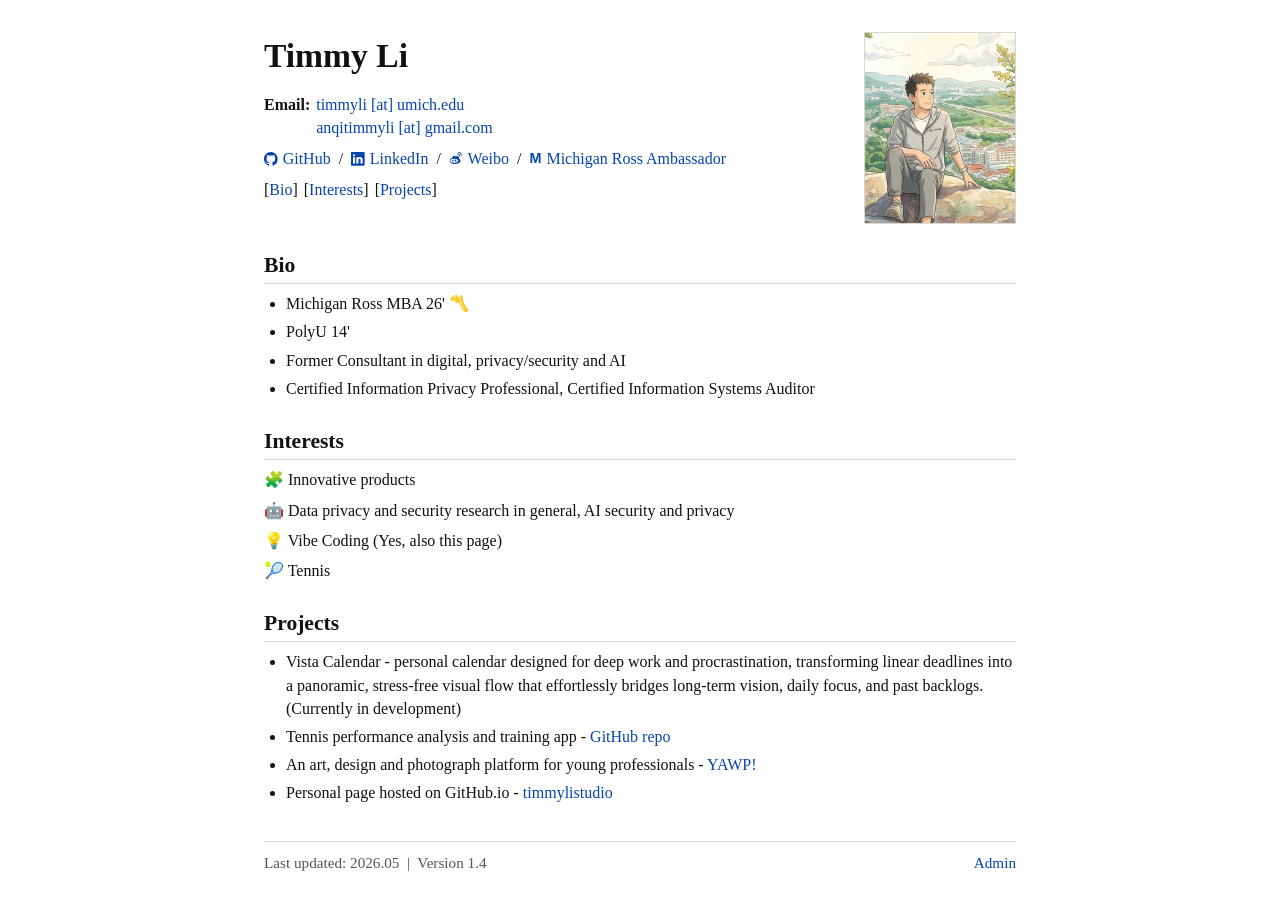
==== index.html @ 9e91a0fb "Improve homepage speed and dedupe analytics visits Reduce first-load image weight with a smaller dis" ====
<!doctype html>
<html lang="en">
  <head>
    <meta charset="utf-8">
    <meta name="viewport" content="width=device-width, initial-scale=1">
    <title>Timmy Li (Anqi Li) | Michigan Ross MBA, Privacy and AI Security</title>
    <meta name="description" content="Timmy Li (Anqi Li) is a Michigan Ross MBA candidate and former consultant in digital, privacy and security, and AI. CIPP and CISA certified. Projects, writing, and contact.">
    <meta name="author" content="Timmy Li">
    <meta name="keywords" content="Timmy Li, Anqi Li, Timmy Anqi Li, Michigan Ross, MBA, privacy, AI security, CIPP, CISA, personal homepage">
    <meta name="robots" content="index, follow, max-image-preview:large">
    <meta name="google-site-verification" content="pJma_lwihsyV2hX1OdACEIGpM4Vq1Rtftnj2OVE0ntE">
    <link rel="canonical" href="https://timmylistudio.github.io/">
    <link rel="icon" href="data:image/svg+xml;utf8,<svg xmlns='http://www.w3.org/2000/svg' viewBox='0 0 16 16'><text x='0' y='14' font-size='14'>T</text></svg>">

    <meta property="og:type" content="profile">
    <meta property="og:site_name" content="Timmy Li">
    <meta property="og:title" content="Timmy Li (Anqi Li) | Michigan Ross MBA, Privacy and AI Security">
    <meta property="og:description" content="Personal homepage of Timmy Li (Anqi Li): Michigan Ross MBA candidate, former consultant in digital, privacy and security, and AI. CIPP and CISA certified.">
    <meta property="og:url" content="https://timmylistudio.github.io/">
    <meta property="og:image" content="https://timmylistudio.github.io/assets/uploads/profile-1779111771294.jpg">
    <meta property="og:image:alt" content="Portrait of Timmy Li (Anqi Li)">
    <meta property="profile:first_name" content="Timmy">
    <meta property="profile:last_name" content="Li">

    <meta name="twitter:card" content="summary_large_image">
    <meta name="twitter:title" content="Timmy Li (Anqi Li) | Michigan Ross MBA, Privacy and AI Security">
    <meta name="twitter:description" content="Personal homepage of Timmy Li (Anqi Li): Michigan Ross MBA candidate, former consultant in digital, privacy and security, and AI.">
    <meta name="twitter:image" content="https://timmylistudio.github.io/assets/uploads/profile-1779111771294.jpg">
    <meta name="twitter:image:alt" content="Portrait of Timmy Li (Anqi Li)">

    <link rel="preload" as="image" href="assets/uploads/profile-timmy-li-380.jpg">
    <link rel="stylesheet" href="styles.css?v=20260530-speed">

    <script type="application/ld+json">
    {
      "@context": "https://schema.org",
      "@type": "Person",
      "name": "Timmy Li",
      "alternateName": ["Anqi Li", "Timmy Anqi Li", "Anqi Timmy Li"],
      "givenName": "Anqi",
      "additionalName": "Timmy",
      "familyName": "Li",
      "description": "Michigan Ross MBA candidate and former consultant in digital, privacy and security, and AI. CIPP and CISA certified.",
      "url": "https://timmylistudio.github.io/",
      "image": "https://timmylistudio.github.io/assets/uploads/profile-1779111771294.jpg",
      "email": "mailto:timmyli@umich.edu",
      "jobTitle": "MBA Candidate",
      "alumniOf": [
        {
          "@type": "CollegeOrUniversity",
          "name": "University of Michigan, Stephen M. Ross School of Business",
          "url": "https://michiganross.umich.edu/"
        },
        {
          "@type": "CollegeOrUniversity",
          "name": "The Hong Kong Polytechnic University",
          "url": "https://www.polyu.edu.hk/"
        }
      ],
      "hasCredential": [
        {
          "@type": "EducationalOccupationalCredential",
          "name": "Certified Information Privacy Professional (CIPP)"
        },
        {
          "@type": "EducationalOccupationalCredential",
          "name": "Certified Information Systems Auditor (CISA)"
        }
      ],
      "knowsAbout": [
        "Data privacy",
        "Information security",
        "AI security and privacy",
        "Product innovation",
        "Digital consulting"
      ],
      "sameAs": [
        "https://github.com/timmylistudio",
        "https://www.linkedin.com/in/anqitimmyli/",
        "https://weibo.com/u/1294673304",
        "https://michiganross.umich.edu/ambassadors/anqi-timmy-li"
      ]
    }
    </script>
    <script type="application/ld+json">
    {
      "@context": "https://schema.org",
      "@type": "WebSite",
      "name": "Timmy Li",
      "alternateName": "Anqi Li",
      "url": "https://timmylistudio.github.io/",
      "author": {
        "@type": "Person",
        "name": "Timmy Li"
      }
    }
    </script>
  </head>
  <body>
    <main class="page">
      <header class="profile-header">
        <div>
          <h1 data-field="name">Timmy Li (Anqi Li)</h1>
          <p class="email-line"><span class="email-label">Email:</span><span class="email-list" data-field="email"><span class="email-item">timmyli [at] umich.edu</span><span class="email-item">anqitimmyli [at] gmail.com</span></span></p>
          <p class="link-line" data-field="links">
            <a class="social-link" href="https://github.com/timmylistudio" target="_blank" rel="noopener noreferrer"><svg class="link-icon icon-github" viewBox="0 0 16 16" aria-hidden="true"><path d="M8 0C3.58 0 0 3.67 0 8.2c0 3.63 2.29 6.7 5.47 7.79.4.08.55-.18.55-.39 0-.19-.01-.84-.01-1.53-2.01.38-2.53-.5-2.69-.96-.09-.24-.48-.96-.82-1.15-.28-.16-.68-.55-.01-.56.63-.01 1.08.59 1.23.84.72 1.24 1.87.89 2.33.68.07-.53.28-.89.51-1.09-1.78-.21-3.64-.91-3.64-4.03 0-.89.31-1.62.82-2.19-.08-.21-.36-1.04.08-2.16 0 0 .67-.22 2.2.84A7.38 7.38 0 0 1 8 4.01c.68 0 1.36.09 2 .28 1.53-1.06 2.2-.84 2.2-.84.44 1.12.16 1.95.08 2.16.51.57.82 1.3.82 2.19 0 3.13-1.87 3.82-3.65 4.03.29.26.54.75.54 1.52 0 1.09-.01 1.97-.01 2.24 0 .21.15.47.55.39A8.15 8.15 0 0 0 16 8.2C16 3.67 12.42 0 8 0Z"></path></svg><span>GitHub</span></a>
            <span class="link-separator">/</span>
            <a class="social-link" href="https://www.linkedin.com/in/anqitimmyli/" target="_blank" rel="noopener noreferrer"><svg class="link-icon icon-linkedin" viewBox="0 0 16 16" aria-hidden="true"><path d="M1.15 0h13.7C15.49 0 16 .51 16 1.15v13.7c0 .64-.51 1.15-1.15 1.15H1.15C.51 16 0 15.49 0 14.85V1.15C0 .51.51 0 1.15 0Zm3.63 13.39V6.16H2.38v7.23h2.4ZM3.58 5.17c.84 0 1.36-.56 1.36-1.25-.02-.71-.52-1.25-1.34-1.25-.82 0-1.36.54-1.36 1.25 0 .69.52 1.25 1.32 1.25h.02Zm10.03 8.22V9.24c0-2.22-1.18-3.25-2.76-3.25-1.27 0-1.84.7-2.16 1.2V6.16H6.29c.03.68 0 7.23 0 7.23h2.4V9.35c0-.22.02-.43.08-.59.17-.43.56-.88 1.21-.88.85 0 1.19.65 1.19 1.6v3.91h2.44Z"></path></svg><span>LinkedIn</span></a>
            <span class="link-separator">/</span>
            <a class="social-link" href="https://weibo.com/u/1294673304" target="_blank" rel="noopener noreferrer"><svg class="link-icon icon-weibo" viewBox="0 0 16 16" aria-hidden="true"><path d="M6.24 13.98C3.19 13.98.8 12.45.8 10.34c0-1.41 1.08-2.63 2.66-3.23.47-.18.54-.3.55-.67.03-1.18.82-2.07 1.92-2.07.54 0 1.05.2 1.45.54.31.27.45.27.81.11.38-.17.79-.26 1.21-.26 1.45 0 2.57 1.05 2.57 2.41 0 .3-.05.59-.16.86 1.06.55 1.69 1.36 1.69 2.31 0 2.11-2.37 3.64-7.26 3.64Zm-.08-1.44c2.67 0 4.63-.98 4.63-2.36 0-1.39-1.96-2.37-4.63-2.37-2.66 0-4.62.98-4.62 2.37 0 1.38 1.96 2.36 4.62 2.36Zm-1.58-1.27a.92.92 0 1 1 0-1.84.92.92 0 0 1 0 1.84Zm3.01-.28a1.16 1.16 0 1 1 0-2.32 1.16 1.16 0 0 1 0 2.32Zm5.1-5.64a.55.55 0 0 1-.53-.43 2.8 2.8 0 0 0-2.16-2.14.55.55 0 0 1 .24-1.07 3.9 3.9 0 0 1 3 2.98.55.55 0 0 1-.55.66Zm1.9-1.05a.55.55 0 0 1-.53-.43A4.8 4.8 0 0 0 10.4.31a.55.55 0 1 1 .23-1.07 5.9 5.9 0 0 1 4.49 4.39.55.55 0 0 1-.53.67Z"></path></svg><span>Weibo</span></a>
            <span class="link-separator">/</span>
            <a class="social-link" href="https://michiganross.umich.edu/ambassadors/anqi-timmy-li" target="_blank" rel="noopener noreferrer"><span class="link-icon icon-michigan" aria-hidden="true">M</span><span>Michigan Ross Ambassador</span></a>
          </p>
          <p class="section-nav" data-field="nav">
            [<a href="#bio">Bio</a>]
            [<a href="#interests">Interests</a>]
            [<a href="#projects">Projects</a>]
          </p>
        </div>
        <img class="profile-photo" data-field="photo" src="assets/uploads/profile-timmy-li-380.jpg" width="150" height="190" decoding="async" fetchpriority="high" alt="Portrait of Timmy Li (Anqi Li)">
      </header>

      <div data-field="sections">
        <section id="bio">
          <h2>Bio</h2>
          <ul>
            <li>Michigan Ross MBA 26'</li>
            <li>PolyU 14'</li>
            <li>Former Consultant in digital, privacy/security and AI</li>
            <li>Certified Information Privacy Professional, Certified Information Systems Auditor</li>
          </ul>
        </section>

        <section id="interests">
          <h2>Interests</h2>
          <p>Innovative products</p>
          <p>Data privacy and security research in general, AI security and privacy</p>
          <p>Vibe Coding (Yes, also this page)</p>
          <p>Tennis</p>
        </section>

        <section id="projects">
          <h2>Projects</h2>
          <ul>
            <li>Vista Calendar - personal calendar designed for deep work and procrastination, transforming linear deadlines into a panoramic, stress-free visual flow that effortlessly bridges long-term vision, daily focus, and past backlogs. (Currently in development)</li>
            <li>Tennis performance analysis and training app - <a href="https://github.com/timmylistudio/Tennis-Coach-Pro" target="_blank" rel="noopener noreferrer">GitHub repo</a></li>
            <li>An art, design and photograph platform for young professionals - <a href="https://www.linkedin.com/company/yawp-/" target="_blank" rel="noopener noreferrer">YAWP!</a></li>
            <li>Personal page hosted on GitHub.io - <a href="https://github.com/timmylistudio/timmylistudio.github.io" target="_blank" rel="noopener noreferrer">timmylistudio</a></li>
          </ul>
        </section>
      </div>

      <footer data-field="footer">
        <span>Last updated: 2026.05 &nbsp;|&nbsp; Version 1.4</span>
        <a class="admin-link" href="admin/" target="_blank" rel="noopener noreferrer" aria-label="Open admin editor">Admin</a>
      </footer>
    </main>
    <script src="script.js?v=20260530-analytics-session"></script>
  </body>
</html>
---- styles.css ----
html {
  background: #fff;
  color: #111;
  font-size: 16px;
}

body {
  margin: 0;
  font-family: Georgia, "Times New Roman", Times, serif;
  line-height: 1.45;
}

.page {
  box-sizing: border-box;
  max-width: 800px;
  margin: 0 auto;
  padding: 32px 24px 28px;
}

h1 {
  margin: 0 0 12px;
  font-size: 2.1rem;
  font-weight: 700;
}

h2 {
  margin: 26px 0 8px;
  padding-bottom: 2px;
  border-bottom: 1px solid #d8d8d8;
  font-size: 1.35rem;
}

p {
  margin: 7px 0;
}

.email-line {
  display: grid;
  grid-template-columns: max-content minmax(0, 1fr);
  column-gap: 6px;
  align-items: start;
}

.email-label {
  color: #111;
  font-weight: 700;
}

.email-list {
  display: grid;
  min-width: 0;
  color: #0645ad;
}

.email-item {
  display: block;
  overflow-wrap: anywhere;
}

ul {
  margin: 8px 0 0 22px;
  padding: 0;
}

li {
  margin: 5px 0;
}

a {
  color: #0645ad;
  text-decoration: none;
}

a:hover {
  text-decoration: underline;
}

.profile-header {
  display: flex;
  align-items: flex-start;
  justify-content: space-between;
  gap: 24px;
  margin-bottom: 20px;
}

.profile-photo {
  width: 150px;
  height: 190px;
  object-fit: cover;
  border: 1px solid #d8d8d8;
}

.profile-header .email-line,
.profile-header .link-line,
.profile-header .section-nav {
  margin: 8px 0;
  line-height: 1.45;
}

.link-line {
  display: flex;
  flex-wrap: wrap;
  align-items: center;
  column-gap: 8px;
  row-gap: 4px;
  word-spacing: 0;
}

.social-link {
  display: inline-flex;
  align-items: center;
  gap: 5px;
}

.link-icon {
  display: inline-flex;
  width: 0.95em;
  height: 0.95em;
  align-items: center;
  justify-content: center;
  flex: 0 0 auto;
  color: currentColor;
  fill: currentColor;
  font-family: Arial, Helvetica, sans-serif;
  font-size: 0.9em;
  font-weight: 800;
  letter-spacing: 0;
  line-height: 1;
}

.icon-michigan {
  width: auto;
  font-size: 0.9em;
  font-weight: 900;
}

.link-separator {
  color: #111;
}

.section-nav {
  word-spacing: 2px;
}

footer {
  display: flex;
  align-items: center;
  justify-content: space-between;
  gap: 18px;
  margin-top: 36px;
  padding-top: 10px;
  border-top: 1px solid #d8d8d8;
  color: #555;
  font-size: 0.95rem;
}

.admin-link {
  color: #0645ad;
  white-space: nowrap;
}

@media (max-width: 640px) {
  .page {
    padding: 22px 16px;
  }

  h1 {
    font-size: 1.75rem;
  }

  h2 {
    font-size: 1.2rem;
  }

  footer {
    align-items: flex-start;
    flex-direction: column;
  }

  .admin-link {
    align-self: flex-end;
  }

  .profile-header {
    flex-direction: column;
  }

  .profile-photo {
    width: 128px;
    height: 160px;
  }
}
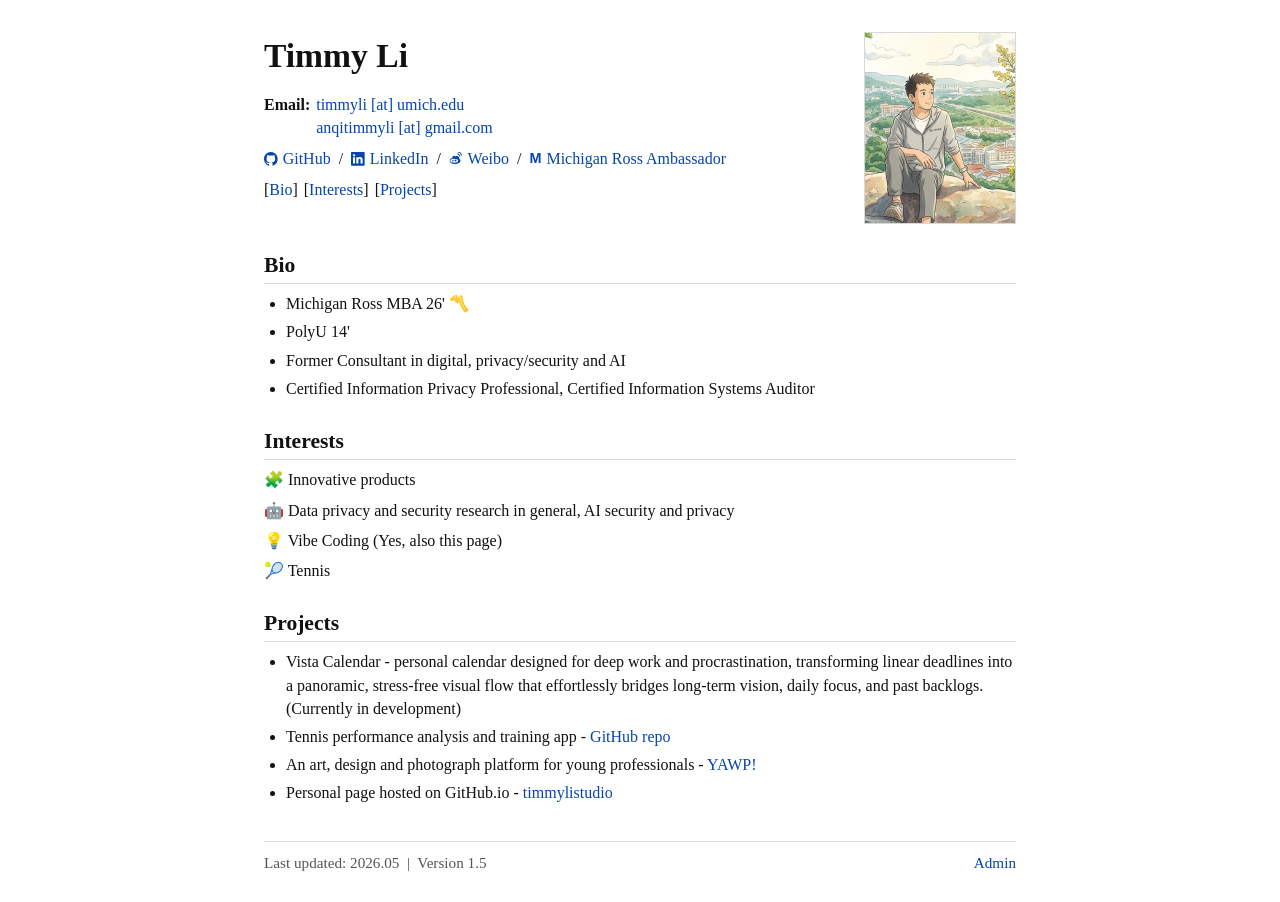
==== commit 6d053762: "Sync index.html when admin publishes homepage content Publish now updates both content.json and inde" ====
--- a/index.html
+++ b/index.html
@@ -3,10 +3,10 @@
   <head>
     <meta charset="utf-8">
     <meta name="viewport" content="width=device-width, initial-scale=1">
-    <title>Timmy Li (Anqi Li) | Michigan Ross MBA, Privacy and AI Security</title>
-    <meta name="description" content="Timmy Li (Anqi Li) is a Michigan Ross MBA candidate and former consultant in digital, privacy and security, and AI. CIPP and CISA certified. Projects, writing, and contact.">
+    <title>Timmy Li</title>
+    <meta name="description" content="Timmy Li's personal homepage.">
     <meta name="author" content="Timmy Li">
-    <meta name="keywords" content="Timmy Li, Anqi Li, Timmy Anqi Li, Michigan Ross, MBA, privacy, AI security, CIPP, CISA, personal homepage">
+    <meta name="keywords" content="Timmy Li, personal homepage">
     <meta name="robots" content="index, follow, max-image-preview:large">
     <meta name="google-site-verification" content="pJma_lwihsyV2hX1OdACEIGpM4Vq1Rtftnj2OVE0ntE">
     <link rel="canonical" href="https://timmylistudio.github.io/">
@@ -14,19 +14,19 @@
 
     <meta property="og:type" content="profile">
     <meta property="og:site_name" content="Timmy Li">
-    <meta property="og:title" content="Timmy Li (Anqi Li) | Michigan Ross MBA, Privacy and AI Security">
-    <meta property="og:description" content="Personal homepage of Timmy Li (Anqi Li): Michigan Ross MBA candidate, former consultant in digital, privacy and security, and AI. CIPP and CISA certified.">
+    <meta property="og:title" content="Timmy Li">
+    <meta property="og:description" content="Timmy Li's personal homepage.">
     <meta property="og:url" content="https://timmylistudio.github.io/">
-    <meta property="og:image" content="https://timmylistudio.github.io/assets/uploads/profile-1779111771294.jpg">
-    <meta property="og:image:alt" content="Portrait of Timmy Li (Anqi Li)">
+    <meta property="og:image" content="https://timmylistudio.github.io/assets/uploads/profile-timmy-li-380.jpg">
+    <meta property="og:image:alt" content="Timmy Li">
     <meta property="profile:first_name" content="Timmy">
     <meta property="profile:last_name" content="Li">
 
     <meta name="twitter:card" content="summary_large_image">
-    <meta name="twitter:title" content="Timmy Li (Anqi Li) | Michigan Ross MBA, Privacy and AI Security">
-    <meta name="twitter:description" content="Personal homepage of Timmy Li (Anqi Li): Michigan Ross MBA candidate, former consultant in digital, privacy and security, and AI.">
-    <meta name="twitter:image" content="https://timmylistudio.github.io/assets/uploads/profile-1779111771294.jpg">
-    <meta name="twitter:image:alt" content="Portrait of Timmy Li (Anqi Li)">
+    <meta name="twitter:title" content="Timmy Li">
+    <meta name="twitter:description" content="Timmy Li's personal homepage.">
+    <meta name="twitter:image" content="https://timmylistudio.github.io/assets/uploads/profile-timmy-li-380.jpg">
+    <meta name="twitter:image:alt" content="Timmy Li">
 
     <link rel="preload" as="image" href="assets/uploads/profile-timmy-li-380.jpg">
     <link rel="stylesheet" href="styles.css?v=20260530-speed">
@@ -36,44 +36,10 @@
       "@context": "https://schema.org",
       "@type": "Person",
       "name": "Timmy Li",
-      "alternateName": ["Anqi Li", "Timmy Anqi Li", "Anqi Timmy Li"],
-      "givenName": "Anqi",
-      "additionalName": "Timmy",
-      "familyName": "Li",
-      "description": "Michigan Ross MBA candidate and former consultant in digital, privacy and security, and AI. CIPP and CISA certified.",
+      "description": "Timmy Li's personal homepage.",
       "url": "https://timmylistudio.github.io/",
-      "image": "https://timmylistudio.github.io/assets/uploads/profile-1779111771294.jpg",
+      "image": "https://timmylistudio.github.io/assets/uploads/profile-timmy-li-380.jpg",
       "email": "mailto:timmyli@umich.edu",
-      "jobTitle": "MBA Candidate",
-      "alumniOf": [
-        {
-          "@type": "CollegeOrUniversity",
-          "name": "University of Michigan, Stephen M. Ross School of Business",
-          "url": "https://michiganross.umich.edu/"
-        },
-        {
-          "@type": "CollegeOrUniversity",
-          "name": "The Hong Kong Polytechnic University",
-          "url": "https://www.polyu.edu.hk/"
-        }
-      ],
-      "hasCredential": [
-        {
-          "@type": "EducationalOccupationalCredential",
-          "name": "Certified Information Privacy Professional (CIPP)"
-        },
-        {
-          "@type": "EducationalOccupationalCredential",
-          "name": "Certified Information Systems Auditor (CISA)"
-        }
-      ],
-      "knowsAbout": [
-        "Data privacy",
-        "Information security",
-        "AI security and privacy",
-        "Product innovation",
-        "Digital consulting"
-      ],
       "sameAs": [
         "https://github.com/timmylistudio",
         "https://www.linkedin.com/in/anqitimmyli/",
@@ -87,7 +53,6 @@
       "@context": "https://schema.org",
       "@type": "WebSite",
       "name": "Timmy Li",
-      "alternateName": "Anqi Li",
       "url": "https://timmylistudio.github.io/",
       "author": {
         "@type": "Person",
@@ -100,7 +65,7 @@
     <main class="page">
       <header class="profile-header">
         <div>
-          <h1 data-field="name">Timmy Li (Anqi Li)</h1>
+          <h1 data-field="name">Timmy Li</h1>
           <p class="email-line"><span class="email-label">Email:</span><span class="email-list" data-field="email"><span class="email-item">timmyli [at] umich.edu</span><span class="email-item">anqitimmyli [at] gmail.com</span></span></p>
           <p class="link-line" data-field="links">
             <a class="social-link" href="https://github.com/timmylistudio" target="_blank" rel="noopener noreferrer"><svg class="link-icon icon-github" viewBox="0 0 16 16" aria-hidden="true"><path d="M8 0C3.58 0 0 3.67 0 8.2c0 3.63 2.29 6.7 5.47 7.79.4.08.55-.18.55-.39 0-.19-.01-.84-.01-1.53-2.01.38-2.53-.5-2.69-.96-.09-.24-.48-.96-.82-1.15-.28-.16-.68-.55-.01-.56.63-.01 1.08.59 1.23.84.72 1.24 1.87.89 2.33.68.07-.53.28-.89.51-1.09-1.78-.21-3.64-.91-3.64-4.03 0-.89.31-1.62.82-2.19-.08-.21-.36-1.04.08-2.16 0 0 .67-.22 2.2.84A7.38 7.38 0 0 1 8 4.01c.68 0 1.36.09 2 .28 1.53-1.06 2.2-.84 2.2-.84.44 1.12.16 1.95.08 2.16.51.57.82 1.3.82 2.19 0 3.13-1.87 3.82-3.65 4.03.29.26.54.75.54 1.52 0 1.09-.01 1.97-.01 2.24 0 .21.15.47.55.39A8.15 8.15 0 0 0 16 8.2C16 3.67 12.42 0 8 0Z"></path></svg><span>GitHub</span></a>
@@ -117,14 +82,14 @@
             [<a href="#projects">Projects</a>]
           </p>
         </div>
-        <img class="profile-photo" data-field="photo" src="assets/uploads/profile-timmy-li-380.jpg" width="150" height="190" decoding="async" fetchpriority="high" alt="Portrait of Timmy Li (Anqi Li)">
+        <img class="profile-photo" data-field="photo" src="assets/uploads/profile-timmy-li-380.jpg" width="150" height="190" decoding="async" fetchpriority="high" alt="Timmy Li">
       </header>
 
       <div data-field="sections">
         <section id="bio">
           <h2>Bio</h2>
           <ul>
-            <li>Michigan Ross MBA 26'</li>
+            <li>Michigan Ross MBA 26' 〽️</li>
             <li>PolyU 14'</li>
             <li>Former Consultant in digital, privacy/security and AI</li>
             <li>Certified Information Privacy Professional, Certified Information Systems Auditor</li>
@@ -133,10 +98,10 @@
 
         <section id="interests">
           <h2>Interests</h2>
-          <p>Innovative products</p>
-          <p>Data privacy and security research in general, AI security and privacy</p>
-          <p>Vibe Coding (Yes, also this page)</p>
-          <p>Tennis</p>
+          <p>🧩 Innovative products</p>
+          <p>🤖 Data privacy and security research in general, AI security and privacy</p>
+          <p>💡 Vibe Coding (Yes, also this page)</p>
+          <p>🎾 Tennis</p>
         </section>
 
         <section id="projects">
@@ -151,7 +116,7 @@
       </div>
 
       <footer data-field="footer">
-        <span>Last updated: 2026.05 &nbsp;|&nbsp; Version 1.4</span>
+        <span>Last updated: 2026.05 &nbsp;|&nbsp; Version 1.5</span>
         <a class="admin-link" href="admin/" target="_blank" rel="noopener noreferrer" aria-label="Open admin editor">Admin</a>
       </footer>
     </main>
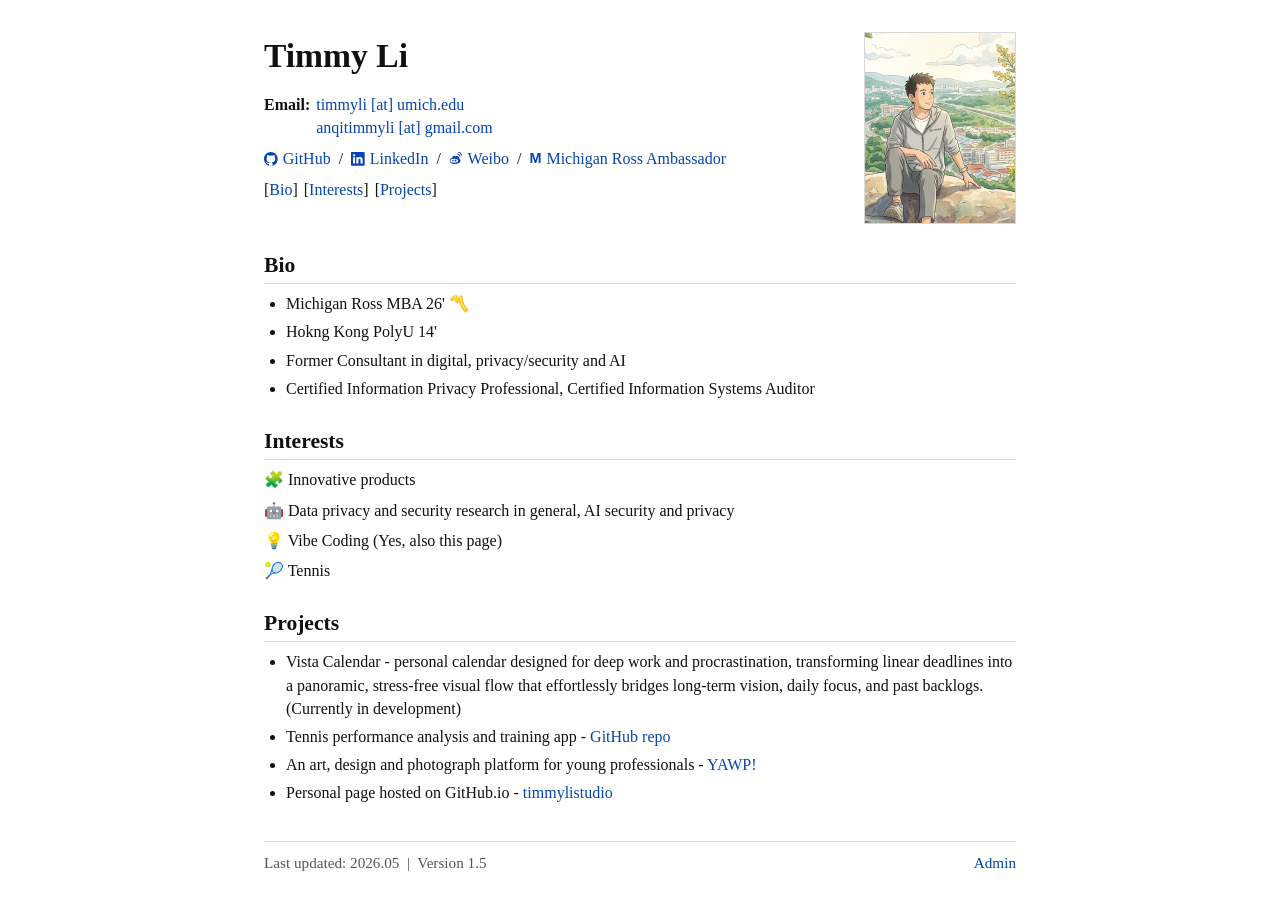
==== commit e3afe01b: "Update homepage HTML to version 1.5" ====
--- a/index.html
+++ b/index.html
@@ -1,6 +1,5 @@
 <!doctype html>
-<html lang="en">
-  <head>
+<html lang="en"><head>
     <meta charset="utf-8">
     <meta name="viewport" content="width=device-width, initial-scale=1">
     <title>Timmy Li</title>
@@ -10,7 +9,7 @@
     <meta name="robots" content="index, follow, max-image-preview:large">
     <meta name="google-site-verification" content="pJma_lwihsyV2hX1OdACEIGpM4Vq1Rtftnj2OVE0ntE">
     <link rel="canonical" href="https://timmylistudio.github.io/">
-    <link rel="icon" href="data:image/svg+xml;utf8,<svg xmlns='http://www.w3.org/2000/svg' viewBox='0 0 16 16'><text x='0' y='14' font-size='14'>T</text></svg>">
+    <link rel="icon" href="data:image/svg+xml;utf8,&lt;svg xmlns='http://www.w3.org/2000/svg' viewBox='0 0 16 16'&gt;&lt;text x='0' y='14' font-size='14'&gt;T&lt;/text&gt;&lt;/svg&gt;">
 
     <meta property="og:type" content="profile">
     <meta property="og:site_name" content="Timmy Li">
@@ -39,13 +38,13 @@
       "description": "Timmy Li's personal homepage.",
       "url": "https://timmylistudio.github.io/",
       "image": "https://timmylistudio.github.io/assets/uploads/profile-timmy-li-380.jpg",
-      "email": "mailto:timmyli@umich.edu",
       "sameAs": [
         "https://github.com/timmylistudio",
         "https://www.linkedin.com/in/anqitimmyli/",
         "https://weibo.com/u/1294673304",
         "https://michiganross.umich.edu/ambassadors/anqi-timmy-li"
-      ]
+      ],
+      "email": "mailto:timmyli@umich.edu"
     }
     </script>
     <script type="application/ld+json">
@@ -67,20 +66,8 @@
         <div>
           <h1 data-field="name">Timmy Li</h1>
           <p class="email-line"><span class="email-label">Email:</span><span class="email-list" data-field="email"><span class="email-item">timmyli [at] umich.edu</span><span class="email-item">anqitimmyli [at] gmail.com</span></span></p>
-          <p class="link-line" data-field="links">
-            <a class="social-link" href="https://github.com/timmylistudio" target="_blank" rel="noopener noreferrer"><svg class="link-icon icon-github" viewBox="0 0 16 16" aria-hidden="true"><path d="M8 0C3.58 0 0 3.67 0 8.2c0 3.63 2.29 6.7 5.47 7.79.4.08.55-.18.55-.39 0-.19-.01-.84-.01-1.53-2.01.38-2.53-.5-2.69-.96-.09-.24-.48-.96-.82-1.15-.28-.16-.68-.55-.01-.56.63-.01 1.08.59 1.23.84.72 1.24 1.87.89 2.33.68.07-.53.28-.89.51-1.09-1.78-.21-3.64-.91-3.64-4.03 0-.89.31-1.62.82-2.19-.08-.21-.36-1.04.08-2.16 0 0 .67-.22 2.2.84A7.38 7.38 0 0 1 8 4.01c.68 0 1.36.09 2 .28 1.53-1.06 2.2-.84 2.2-.84.44 1.12.16 1.95.08 2.16.51.57.82 1.3.82 2.19 0 3.13-1.87 3.82-3.65 4.03.29.26.54.75.54 1.52 0 1.09-.01 1.97-.01 2.24 0 .21.15.47.55.39A8.15 8.15 0 0 0 16 8.2C16 3.67 12.42 0 8 0Z"></path></svg><span>GitHub</span></a>
-            <span class="link-separator">/</span>
-            <a class="social-link" href="https://www.linkedin.com/in/anqitimmyli/" target="_blank" rel="noopener noreferrer"><svg class="link-icon icon-linkedin" viewBox="0 0 16 16" aria-hidden="true"><path d="M1.15 0h13.7C15.49 0 16 .51 16 1.15v13.7c0 .64-.51 1.15-1.15 1.15H1.15C.51 16 0 15.49 0 14.85V1.15C0 .51.51 0 1.15 0Zm3.63 13.39V6.16H2.38v7.23h2.4ZM3.58 5.17c.84 0 1.36-.56 1.36-1.25-.02-.71-.52-1.25-1.34-1.25-.82 0-1.36.54-1.36 1.25 0 .69.52 1.25 1.32 1.25h.02Zm10.03 8.22V9.24c0-2.22-1.18-3.25-2.76-3.25-1.27 0-1.84.7-2.16 1.2V6.16H6.29c.03.68 0 7.23 0 7.23h2.4V9.35c0-.22.02-.43.08-.59.17-.43.56-.88 1.21-.88.85 0 1.19.65 1.19 1.6v3.91h2.44Z"></path></svg><span>LinkedIn</span></a>
-            <span class="link-separator">/</span>
-            <a class="social-link" href="https://weibo.com/u/1294673304" target="_blank" rel="noopener noreferrer"><svg class="link-icon icon-weibo" viewBox="0 0 16 16" aria-hidden="true"><path d="M6.24 13.98C3.19 13.98.8 12.45.8 10.34c0-1.41 1.08-2.63 2.66-3.23.47-.18.54-.3.55-.67.03-1.18.82-2.07 1.92-2.07.54 0 1.05.2 1.45.54.31.27.45.27.81.11.38-.17.79-.26 1.21-.26 1.45 0 2.57 1.05 2.57 2.41 0 .3-.05.59-.16.86 1.06.55 1.69 1.36 1.69 2.31 0 2.11-2.37 3.64-7.26 3.64Zm-.08-1.44c2.67 0 4.63-.98 4.63-2.36 0-1.39-1.96-2.37-4.63-2.37-2.66 0-4.62.98-4.62 2.37 0 1.38 1.96 2.36 4.62 2.36Zm-1.58-1.27a.92.92 0 1 1 0-1.84.92.92 0 0 1 0 1.84Zm3.01-.28a1.16 1.16 0 1 1 0-2.32 1.16 1.16 0 0 1 0 2.32Zm5.1-5.64a.55.55 0 0 1-.53-.43 2.8 2.8 0 0 0-2.16-2.14.55.55 0 0 1 .24-1.07 3.9 3.9 0 0 1 3 2.98.55.55 0 0 1-.55.66Zm1.9-1.05a.55.55 0 0 1-.53-.43A4.8 4.8 0 0 0 10.4.31a.55.55 0 1 1 .23-1.07 5.9 5.9 0 0 1 4.49 4.39.55.55 0 0 1-.53.67Z"></path></svg><span>Weibo</span></a>
-            <span class="link-separator">/</span>
-            <a class="social-link" href="https://michiganross.umich.edu/ambassadors/anqi-timmy-li" target="_blank" rel="noopener noreferrer"><span class="link-icon icon-michigan" aria-hidden="true">M</span><span>Michigan Ross Ambassador</span></a>
-          </p>
-          <p class="section-nav" data-field="nav">
-            [<a href="#bio">Bio</a>]
-            [<a href="#interests">Interests</a>]
-            [<a href="#projects">Projects</a>]
-          </p>
+          <p class="link-line" data-field="links"><a class="social-link" href="https://github.com/timmylistudio" target="_blank" rel="noopener noreferrer"><svg class="link-icon icon-github" viewBox="0 0 16 16" aria-hidden="true"><path d="M8 0C3.58 0 0 3.67 0 8.2c0 3.63 2.29 6.7 5.47 7.79.4.08.55-.18.55-.39 0-.19-.01-.84-.01-1.53-2.01.38-2.53-.5-2.69-.96-.09-.24-.48-.96-.82-1.15-.28-.16-.68-.55-.01-.56.63-.01 1.08.59 1.23.84.72 1.24 1.87.89 2.33.68.07-.53.28-.89.51-1.09-1.78-.21-3.64-.91-3.64-4.03 0-.89.31-1.62.82-2.19-.08-.21-.36-1.04.08-2.16 0 0 .67-.22 2.2.84A7.38 7.38 0 0 1 8 4.01c.68 0 1.36.09 2 .28 1.53-1.06 2.2-.84 2.2-.84.44 1.12.16 1.95.08 2.16.51.57.82 1.3.82 2.19 0 3.13-1.87 3.82-3.65 4.03.29.26.54.75.54 1.52 0 1.09-.01 1.97-.01 2.24 0 .21.15.47.55.39A8.15 8.15 0 0 0 16 8.2C16 3.67 12.42 0 8 0Z"></path></svg><span>GitHub</span></a><span class="link-separator">/</span><a class="social-link" href="https://www.linkedin.com/in/anqitimmyli/" target="_blank" rel="noopener noreferrer"><svg class="link-icon icon-linkedin" viewBox="0 0 16 16" aria-hidden="true"><path d="M1.15 0h13.7C15.49 0 16 .51 16 1.15v13.7c0 .64-.51 1.15-1.15 1.15H1.15C.51 16 0 15.49 0 14.85V1.15C0 .51.51 0 1.15 0Zm3.63 13.39V6.16H2.38v7.23h2.4ZM3.58 5.17c.84 0 1.36-.56 1.36-1.25-.02-.71-.52-1.25-1.34-1.25-.82 0-1.36.54-1.36 1.25 0 .69.52 1.25 1.32 1.25h.02Zm10.03 8.22V9.24c0-2.22-1.18-3.25-2.76-3.25-1.27 0-1.84.7-2.16 1.2V6.16H6.29c.03.68 0 7.23 0 7.23h2.4V9.35c0-.22.02-.43.08-.59.17-.43.56-.88 1.21-.88.85 0 1.19.65 1.19 1.6v3.91h2.44Z"></path></svg><span>LinkedIn</span></a><span class="link-separator">/</span><a class="social-link" href="https://weibo.com/u/1294673304" target="_blank" rel="noopener noreferrer"><svg class="link-icon icon-weibo" viewBox="0 0 16 16" aria-hidden="true"><path d="M6.24 13.98C3.19 13.98.8 12.45.8 10.34c0-1.41 1.08-2.63 2.66-3.23.47-.18.54-.3.55-.67.03-1.18.82-2.07 1.92-2.07.54 0 1.05.2 1.45.54.31.27.45.27.81.11.38-.17.79-.26 1.21-.26 1.45 0 2.57 1.05 2.57 2.41 0 .3-.05.59-.16.86 1.06.55 1.69 1.36 1.69 2.31 0 2.11-2.37 3.64-7.26 3.64Zm-.08-1.44c2.67 0 4.63-.98 4.63-2.36 0-1.39-1.96-2.37-4.63-2.37-2.66 0-4.62.98-4.62 2.37 0 1.38 1.96 2.36 4.62 2.36Zm-1.58-1.27a.92.92 0 1 1 0-1.84.92.92 0 0 1 0 1.84Zm3.01-.28a1.16 1.16 0 1 1 0-2.32 1.16 1.16 0 0 1 0 2.32Zm5.1-5.64a.55.55 0 0 1-.53-.43 2.8 2.8 0 0 0-2.16-2.14.55.55 0 0 1 .24-1.07 3.9 3.9 0 0 1 3 2.98.55.55 0 0 1-.55.66Zm1.9-1.05a.55.55 0 0 1-.53-.43A4.8 4.8 0 0 0 10.4.31a.55.55 0 1 1 .23-1.07 5.9 5.9 0 0 1 4.49 4.39.55.55 0 0 1-.53.67Z"></path></svg><span>Weibo</span></a><span class="link-separator">/</span><a class="social-link" href="https://michiganross.umich.edu/ambassadors/anqi-timmy-li" target="_blank" rel="noopener noreferrer"><span class="link-icon icon-michigan" aria-hidden="true">M</span><span>Michigan Ross Ambassador</span></a></p>
+          <p class="section-nav" data-field="nav">[<a href="#bio">Bio</a>] [<a href="#interests">Interests</a>] [<a href="#projects">Projects</a>]</p>
         </div>
         <img class="profile-photo" data-field="photo" src="assets/uploads/profile-timmy-li-380.jpg" width="150" height="190" decoding="async" fetchpriority="high" alt="Timmy Li">
       </header>
@@ -88,38 +75,22 @@
       <div data-field="sections">
         <section id="bio">
           <h2>Bio</h2>
-          <ul>
-            <li>Michigan Ross MBA 26' 〽️</li>
-            <li>PolyU 14'</li>
-            <li>Former Consultant in digital, privacy/security and AI</li>
-            <li>Certified Information Privacy Professional, Certified Information Systems Auditor</li>
-          </ul>
+          <ul><li>Michigan Ross MBA 26' 〽️</li><li>Hokng Kong PolyU 14'</li><li>Former Consultant in digital, privacy/security and AI</li><li>Certified Information Privacy Professional, Certified Information Systems Auditor</li></ul>
         </section>
 
         <section id="interests">
           <h2>Interests</h2>
-          <p>🧩 Innovative products</p>
-          <p>🤖 Data privacy and security research in general, AI security and privacy</p>
-          <p>💡 Vibe Coding (Yes, also this page)</p>
-          <p>🎾 Tennis</p>
+          <p>🧩 Innovative products</p><p>🤖 Data privacy and security research in general, AI security and privacy</p><p>💡 Vibe Coding (Yes, also this page)</p><p>🎾 Tennis</p>
         </section>
 
         <section id="projects">
           <h2>Projects</h2>
-          <ul>
-            <li>Vista Calendar - personal calendar designed for deep work and procrastination, transforming linear deadlines into a panoramic, stress-free visual flow that effortlessly bridges long-term vision, daily focus, and past backlogs. (Currently in development)</li>
-            <li>Tennis performance analysis and training app - <a href="https://github.com/timmylistudio/Tennis-Coach-Pro" target="_blank" rel="noopener noreferrer">GitHub repo</a></li>
-            <li>An art, design and photograph platform for young professionals - <a href="https://www.linkedin.com/company/yawp-/" target="_blank" rel="noopener noreferrer">YAWP!</a></li>
-            <li>Personal page hosted on GitHub.io - <a href="https://github.com/timmylistudio/timmylistudio.github.io" target="_blank" rel="noopener noreferrer">timmylistudio</a></li>
-          </ul>
-        </section>
-      </div>
+          <ul><li>Vista Calendar - personal calendar designed for deep work and procrastination, transforming linear deadlines into a panoramic, stress-free visual flow that effortlessly bridges long-term vision, daily focus, and past backlogs. (Currently in development)</li><li>Tennis performance analysis and training app - <a href="https://github.com/timmylistudio/Tennis-Coach-Pro">GitHub repo</a></li><li>An art, design and photograph platform for young professionals - <a href="https://www.linkedin.com/company/yawp-/">YAWP!</a></li><li>Personal page hosted on GitHub.io - <a href="https://github.com/timmylistudio/timmylistudio.github.io">timmylistudio</a></li></ul>
+        </section></div>
 
-      <footer data-field="footer">
-        <span>Last updated: 2026.05 &nbsp;|&nbsp; Version 1.5</span>
-        <a class="admin-link" href="admin/" target="_blank" rel="noopener noreferrer" aria-label="Open admin editor">Admin</a>
-      </footer>
+      <footer data-field="footer"><span>Last updated: 2026.05 &nbsp;|&nbsp; Version 1.5</span><a class="admin-link" href="admin/" target="_blank" rel="noopener noreferrer" aria-label="Open admin editor">Admin</a></footer>
     </main>
     <script src="script.js?v=20260530-analytics-session"></script>
-  </body>
-</html>
+  
+
+</body></html>
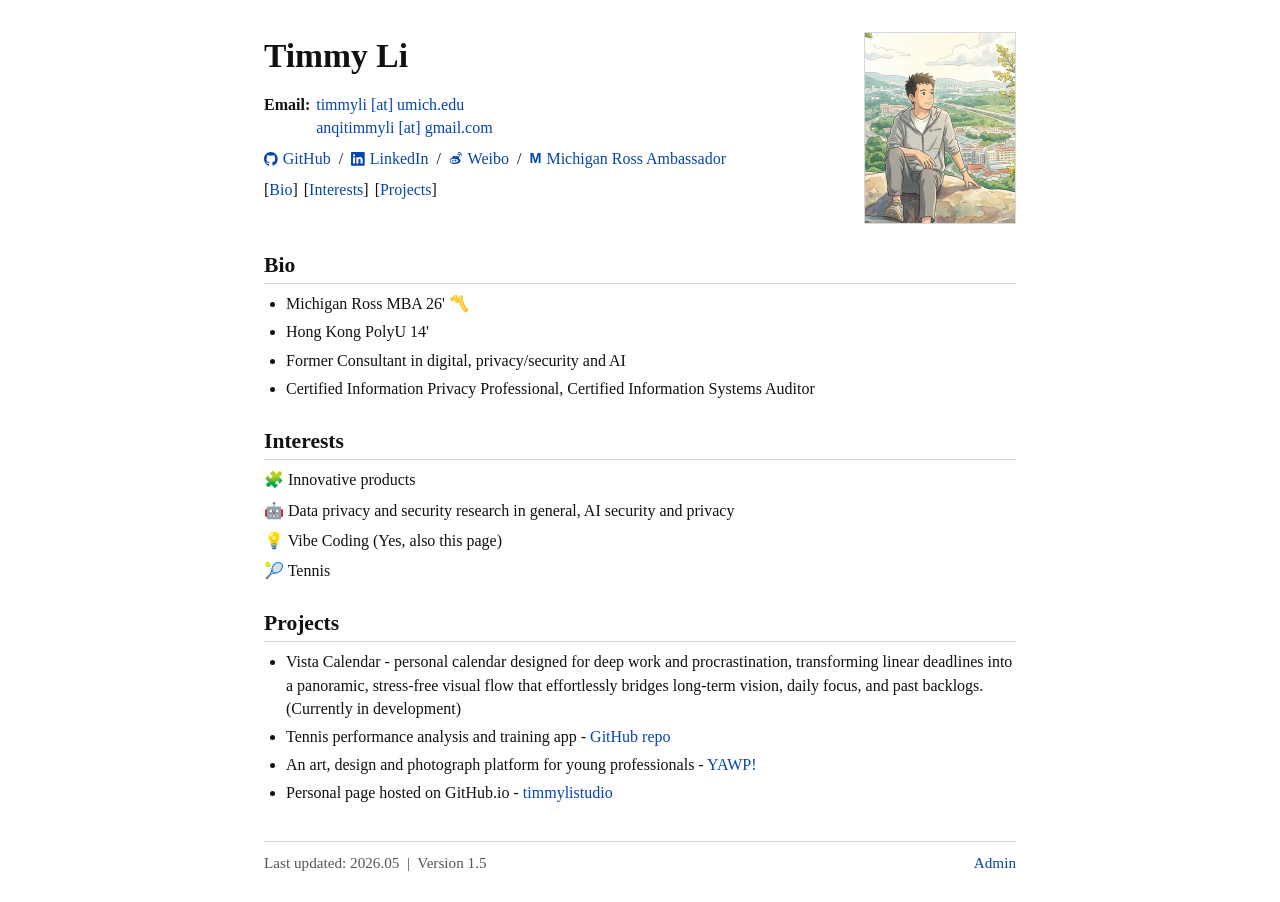
==== commit 5598e202: "Update homepage HTML to version 1.5" ====
--- a/index.html
+++ b/index.html
@@ -75,7 +75,7 @@
       <div data-field="sections">
         <section id="bio">
           <h2>Bio</h2>
-          <ul><li>Michigan Ross MBA 26' 〽️</li><li>Hokng Kong PolyU 14'</li><li>Former Consultant in digital, privacy/security and AI</li><li>Certified Information Privacy Professional, Certified Information Systems Auditor</li></ul>
+          <ul><li>Michigan Ross MBA 26' 〽️</li><li>Hong Kong PolyU 14'</li><li>Former Consultant in digital, privacy/security and AI</li><li>Certified Information Privacy Professional, Certified Information Systems Auditor</li></ul>
         </section>
 
         <section id="interests">
@@ -93,4 +93,8 @@
     <script src="script.js?v=20260530-analytics-session"></script>
   
 
+
+
+
+
 </body></html>
